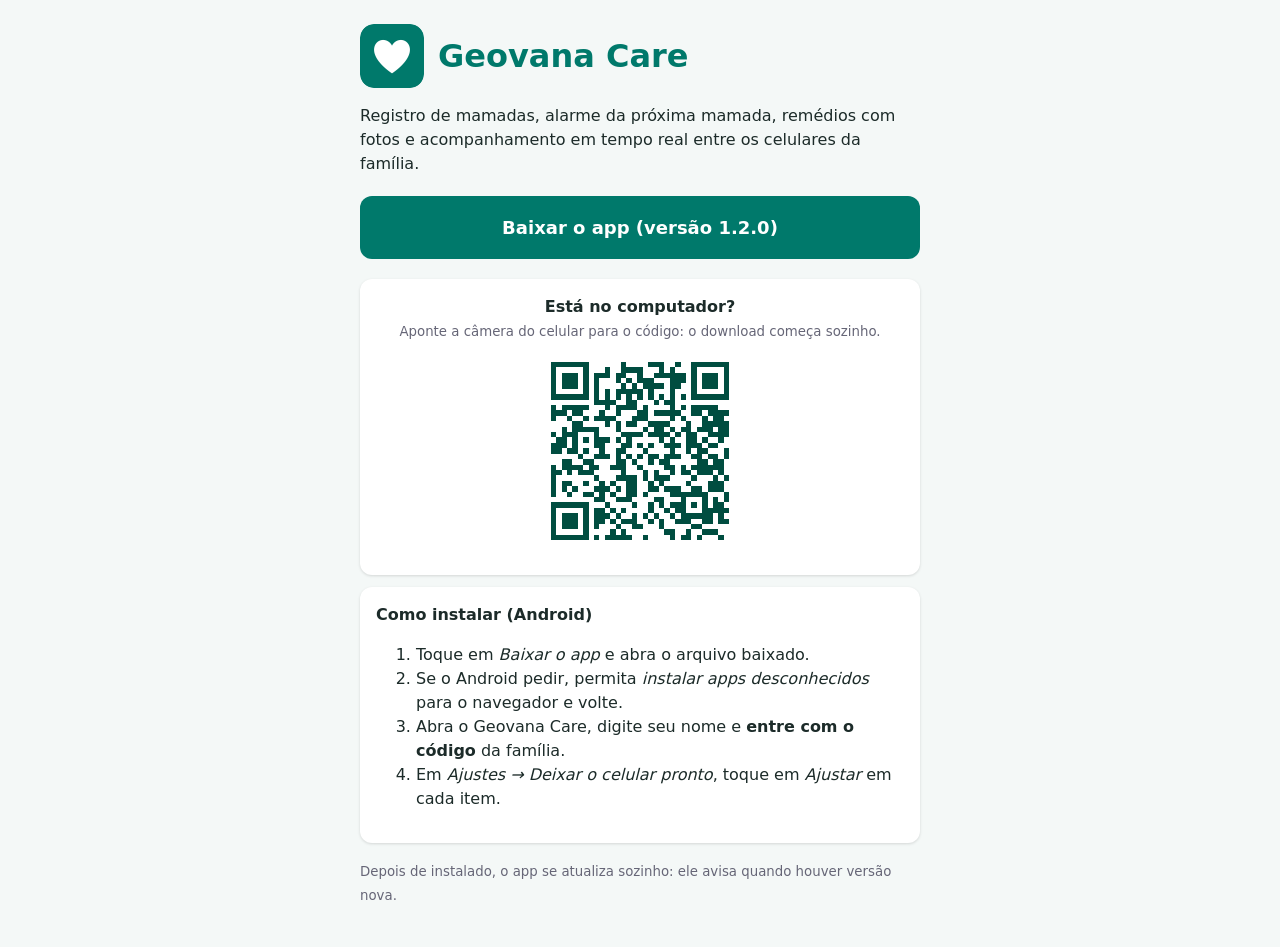
==== geovanacare/index.html @ 0cf15bb6 "Geovana Care 1.2.0" ====
<!DOCTYPE html>
<html lang="pt-BR">
<head>
<meta charset="utf-8">
<meta name="viewport" content="width=device-width, initial-scale=1">
<title>Geovana Care</title>
<meta name="description" content="Mamadas, remédios e emergência da Geovana, em tempo real entre os celulares da família.">
<meta name="theme-color" content="#00796b">
<link rel="icon" type="image/png" href="favicon.png">
<link rel="apple-touch-icon" href="apple-touch-icon.png">
<meta property="og:type" content="website">
<meta property="og:site_name" content="Geovana Care">
<meta property="og:title" content="Geovana Care">
<meta property="og:description" content="Mamadas, remédios e emergência da Geovana, em tempo real entre os celulares da família.">
<meta property="og:url" content="https://fiatkowskii.github.io/geovanacare/">
<meta property="og:image" content="https://fiatkowskii.github.io/geovanacare/icon-512.png">
<meta property="og:image:width" content="512">
<meta property="og:image:height" content="512">
<meta property="og:locale" content="pt_BR">
<meta name="twitter:card" content="summary">
<style>
  body{font-family:system-ui,sans-serif;background:#f4f8f7;color:#1c2b29;margin:0;padding:24px;line-height:1.5}
  main{max-width:560px;margin:0 auto}
  .head{display:flex;align-items:center;gap:14px}
  .head img{width:64px;height:64px;border-radius:14px}
  h1{color:#00796b;margin:0}
  a.btn{display:block;text-align:center;background:#00796b;color:#fff;text-decoration:none;font-weight:700;padding:18px;border-radius:12px;font-size:18px;margin:20px 0}
  .card{background:#fff;border-radius:12px;padding:16px;margin:12px 0;box-shadow:0 1px 3px #0002}
  .qr{text-align:center}
  .qr svg{width:200px;height:200px;display:block;margin:8px auto}
  small{color:#667}
  @media (max-width:700px){.qr{display:none}}
</style>
</head>
<body>
<main>
  <div class="head"><img src="icon-512.png" alt="Ícone do Geovana Care"><h1>Geovana Care</h1></div>
  <p>Registro de mamadas, alarme da próxima mamada, remédios com fotos e acompanhamento em tempo real entre os celulares da família.</p>
  <a class="btn" href="GeovanaCare.apk">Baixar o app (versão 1.2.0)</a>
  <div class="card qr">
    <b>Está no computador?</b><br>
    <small>Aponte a câmera do celular para o código: o download começa sozinho.</small>
    <svg viewBox="0 0 37 37" class="segno" shape-rendering="crispEdges" role="img" aria-label="QR code para baixar o app"><path fill="#fff" d="M0 0h37v37h-37z"/><path class="qrline" stroke="#004d40" d="M2 2.5h7m6 0h1m4 0h3m2 0h1m2 0h7m-33 1h1m5 0h1m3 0h1m2 0h4m3 0h1m1 0h1m3 0h1m5 0h1m-33 1h1m1 0h3m1 0h1m1 0h3m1 0h2m2 0h1m2 0h6m1 0h1m1 0h3m1 0h1m-33 1h1m1 0h3m1 0h1m1 0h1m3 0h1m1 0h1m1 0h3m3 0h3m1 0h1m1 0h3m1 0h1m-33 1h1m1 0h3m1 0h1m1 0h1m4 0h1m1 0h1m1 0h4m1 0h2m2 0h1m1 0h3m1 0h1m-33 1h1m5 0h1m1 0h1m1 0h1m1 0h5m1 0h1m3 0h1m3 0h1m5 0h1m-33 1h7m1 0h1m1 0h1m1 0h1m1 0h1m1 0h1m1 0h1m1 0h1m1 0h1m1 0h1m1 0h7m-25 1h4m2 0h2m3 0h1m1 0h2m-23 1h1m1 0h5m3 0h1m1 0h4m1 0h1m4 0h1m1 0h1m1 0h5m-31 1h3m1 0h2m3 0h1m2 0h1m3 0h2m1 0h5m2 0h2m1 0h4m-33 1h1m2 0h1m2 0h1m1 0h4m3 0h3m4 0h1m1 0h1m3 0h1m1 0h2m-28 1h2m4 0h1m1 0h1m1 0h2m2 0h4m3 0h1m2 0h5m-31 1h1m1 0h5m3 0h1m4 0h1m1 0h2m1 0h1m1 0h2m1 0h3m1 0h2m-33 1h1m1 0h3m3 0h1m4 0h4m1 0h4m1 0h1m1 0h2m2 0h4m-32 1h2m1 0h1m1 0h1m1 0h3m1 0h1m1 0h1m5 0h1m1 0h1m2 0h2m1 0h1m2 0h1m-32 1h3m1 0h1m3 0h2m3 0h2m1 0h1m1 0h1m2 0h3m1 0h3m1 0h2m-31 1h2m1 0h2m1 0h1m2 0h1m2 0h2m3 0h1m4 0h1m2 0h1m1 0h2m3 0h1m-28 1h1m2 0h3m1 0h1m1 0h1m1 0h1m1 0h2m1 0h3m2 0h2m1 0h2m1 0h1m-31 1h2m2 0h2m4 0h2m1 0h1m2 0h1m1 0h2m5 0h2m1 0h2m-32 1h1m1 0h4m1 0h2m2 0h3m2 0h1m4 0h2m1 0h1m1 0h6m-32 1h2m1 0h1m1 0h3m5 0h1m3 0h1m1 0h1m2 0h1m1 0h2m1 0h3m1 0h1m-32 1h1m7 0h1m3 0h4m1 0h1m1 0h3m4 0h1m3 0h1m1 0h1m-33 1h1m1 0h2m2 0h1m2 0h1m1 0h1m2 0h2m2 0h1m1 0h1m4 0h1m3 0h3m-32 1h1m1 0h1m1 0h1m3 0h3m1 0h1m1 0h2m2 0h2m1 0h3m2 0h2m1 0h3m-32 1h1m2 0h1m2 0h2m1 0h1m1 0h1m2 0h2m1 0h1m4 0h7m3 0h1m-25 1h2m2 0h3m4 0h2m3 0h1m3 0h1m1 0h1m1 0h1m-33 1h7m3 0h1m4 0h1m2 0h1m1 0h1m1 0h3m1 0h1m1 0h1m1 0h2m-32 1h1m5 0h1m1 0h2m1 0h1m1 0h1m4 0h1m2 0h1m1 0h2m3 0h5m-33 1h1m1 0h3m1 0h1m1 0h3m1 0h1m2 0h1m1 0h1m1 0h1m2 0h1m1 0h6m1 0h1m-32 1h1m1 0h3m1 0h1m1 0h2m1 0h1m1 0h3m2 0h1m1 0h1m2 0h3m2 0h2m1 0h2m-33 1h1m1 0h3m1 0h1m1 0h1m3 0h1m2 0h2m3 0h1m5 0h2m-28 1h1m5 0h1m4 0h1m1 0h1m7 0h2m2 0h1m2 0h3m-31 1h7m1 0h1m1 0h5m2 0h1m4 0h1m1 0h2m1 0h1m3 0h1"/></svg>
  </div>
  <div class="card">
    <b>Como instalar (Android)</b>
    <ol>
      <li>Toque em <i>Baixar o app</i> e abra o arquivo baixado.</li>
      <li>Se o Android pedir, permita <i>instalar apps desconhecidos</i> para o navegador e volte.</li>
      <li>Abra o Geovana Care, digite seu nome e <b>entre com o código</b> da família.</li>
      <li>Em <i>Ajustes → Deixar o celular pronto</i>, toque em <i>Ajustar</i> em cada item.</li>
    </ol>
  </div>
  <p><small>Depois de instalado, o app se atualiza sozinho: ele avisa quando houver versão nova.</small></p>
</main>
</body>
</html>
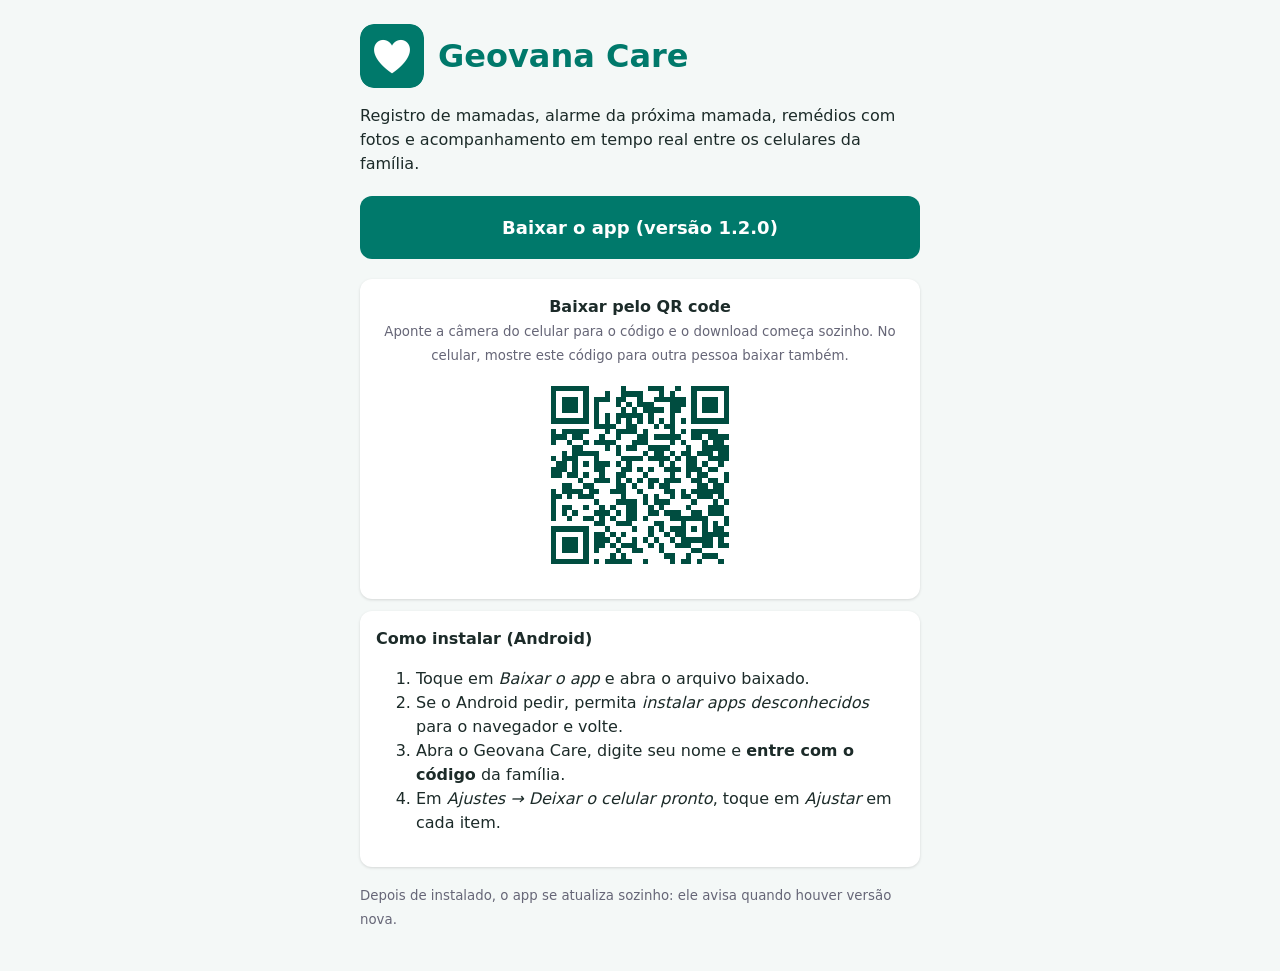
==== commit ebbe8a8b: "Geovana Care 1.2.0" ====
--- a/geovanacare/index.html
+++ b/geovanacare/index.html
@@ -29,7 +29,6 @@
   .qr{text-align:center}
   .qr svg{width:200px;height:200px;display:block;margin:8px auto}
   small{color:#667}
-  @media (max-width:700px){.qr{display:none}}
 </style>
 </head>
 <body>
@@ -38,8 +37,8 @@
   <p>Registro de mamadas, alarme da próxima mamada, remédios com fotos e acompanhamento em tempo real entre os celulares da família.</p>
   <a class="btn" href="GeovanaCare.apk">Baixar o app (versão 1.2.0)</a>
   <div class="card qr">
-    <b>Está no computador?</b><br>
-    <small>Aponte a câmera do celular para o código: o download começa sozinho.</small>
+    <b>Baixar pelo QR code</b><br>
+    <small>Aponte a câmera do celular para o código e o download começa sozinho. No celular, mostre este código para outra pessoa baixar também.</small>
     <svg viewBox="0 0 37 37" class="segno" shape-rendering="crispEdges" role="img" aria-label="QR code para baixar o app"><path fill="#fff" d="M0 0h37v37h-37z"/><path class="qrline" stroke="#004d40" d="M2 2.5h7m6 0h1m4 0h3m2 0h1m2 0h7m-33 1h1m5 0h1m3 0h1m2 0h4m3 0h1m1 0h1m3 0h1m5 0h1m-33 1h1m1 0h3m1 0h1m1 0h3m1 0h2m2 0h1m2 0h6m1 0h1m1 0h3m1 0h1m-33 1h1m1 0h3m1 0h1m1 0h1m3 0h1m1 0h1m1 0h3m3 0h3m1 0h1m1 0h3m1 0h1m-33 1h1m1 0h3m1 0h1m1 0h1m4 0h1m1 0h1m1 0h4m1 0h2m2 0h1m1 0h3m1 0h1m-33 1h1m5 0h1m1 0h1m1 0h1m1 0h5m1 0h1m3 0h1m3 0h1m5 0h1m-33 1h7m1 0h1m1 0h1m1 0h1m1 0h1m1 0h1m1 0h1m1 0h1m1 0h1m1 0h1m1 0h7m-25 1h4m2 0h2m3 0h1m1 0h2m-23 1h1m1 0h5m3 0h1m1 0h4m1 0h1m4 0h1m1 0h1m1 0h5m-31 1h3m1 0h2m3 0h1m2 0h1m3 0h2m1 0h5m2 0h2m1 0h4m-33 1h1m2 0h1m2 0h1m1 0h4m3 0h3m4 0h1m1 0h1m3 0h1m1 0h2m-28 1h2m4 0h1m1 0h1m1 0h2m2 0h4m3 0h1m2 0h5m-31 1h1m1 0h5m3 0h1m4 0h1m1 0h2m1 0h1m1 0h2m1 0h3m1 0h2m-33 1h1m1 0h3m3 0h1m4 0h4m1 0h4m1 0h1m1 0h2m2 0h4m-32 1h2m1 0h1m1 0h1m1 0h3m1 0h1m1 0h1m5 0h1m1 0h1m2 0h2m1 0h1m2 0h1m-32 1h3m1 0h1m3 0h2m3 0h2m1 0h1m1 0h1m2 0h3m1 0h3m1 0h2m-31 1h2m1 0h2m1 0h1m2 0h1m2 0h2m3 0h1m4 0h1m2 0h1m1 0h2m3 0h1m-28 1h1m2 0h3m1 0h1m1 0h1m1 0h1m1 0h2m1 0h3m2 0h2m1 0h2m1 0h1m-31 1h2m2 0h2m4 0h2m1 0h1m2 0h1m1 0h2m5 0h2m1 0h2m-32 1h1m1 0h4m1 0h2m2 0h3m2 0h1m4 0h2m1 0h1m1 0h6m-32 1h2m1 0h1m1 0h3m5 0h1m3 0h1m1 0h1m2 0h1m1 0h2m1 0h3m1 0h1m-32 1h1m7 0h1m3 0h4m1 0h1m1 0h3m4 0h1m3 0h1m1 0h1m-33 1h1m1 0h2m2 0h1m2 0h1m1 0h1m2 0h2m2 0h1m1 0h1m4 0h1m3 0h3m-32 1h1m1 0h1m1 0h1m3 0h3m1 0h1m1 0h2m2 0h2m1 0h3m2 0h2m1 0h3m-32 1h1m2 0h1m2 0h2m1 0h1m1 0h1m2 0h2m1 0h1m4 0h7m3 0h1m-25 1h2m2 0h3m4 0h2m3 0h1m3 0h1m1 0h1m1 0h1m-33 1h7m3 0h1m4 0h1m2 0h1m1 0h1m1 0h3m1 0h1m1 0h1m1 0h2m-32 1h1m5 0h1m1 0h2m1 0h1m1 0h1m4 0h1m2 0h1m1 0h2m3 0h5m-33 1h1m1 0h3m1 0h1m1 0h3m1 0h1m2 0h1m1 0h1m1 0h1m2 0h1m1 0h6m1 0h1m-32 1h1m1 0h3m1 0h1m1 0h2m1 0h1m1 0h3m2 0h1m1 0h1m2 0h3m2 0h2m1 0h2m-33 1h1m1 0h3m1 0h1m1 0h1m3 0h1m2 0h2m3 0h1m5 0h2m-28 1h1m5 0h1m4 0h1m1 0h1m7 0h2m2 0h1m2 0h3m-31 1h7m1 0h1m1 0h5m2 0h1m4 0h1m1 0h2m1 0h1m3 0h1"/></svg>
   </div>
   <div class="card">
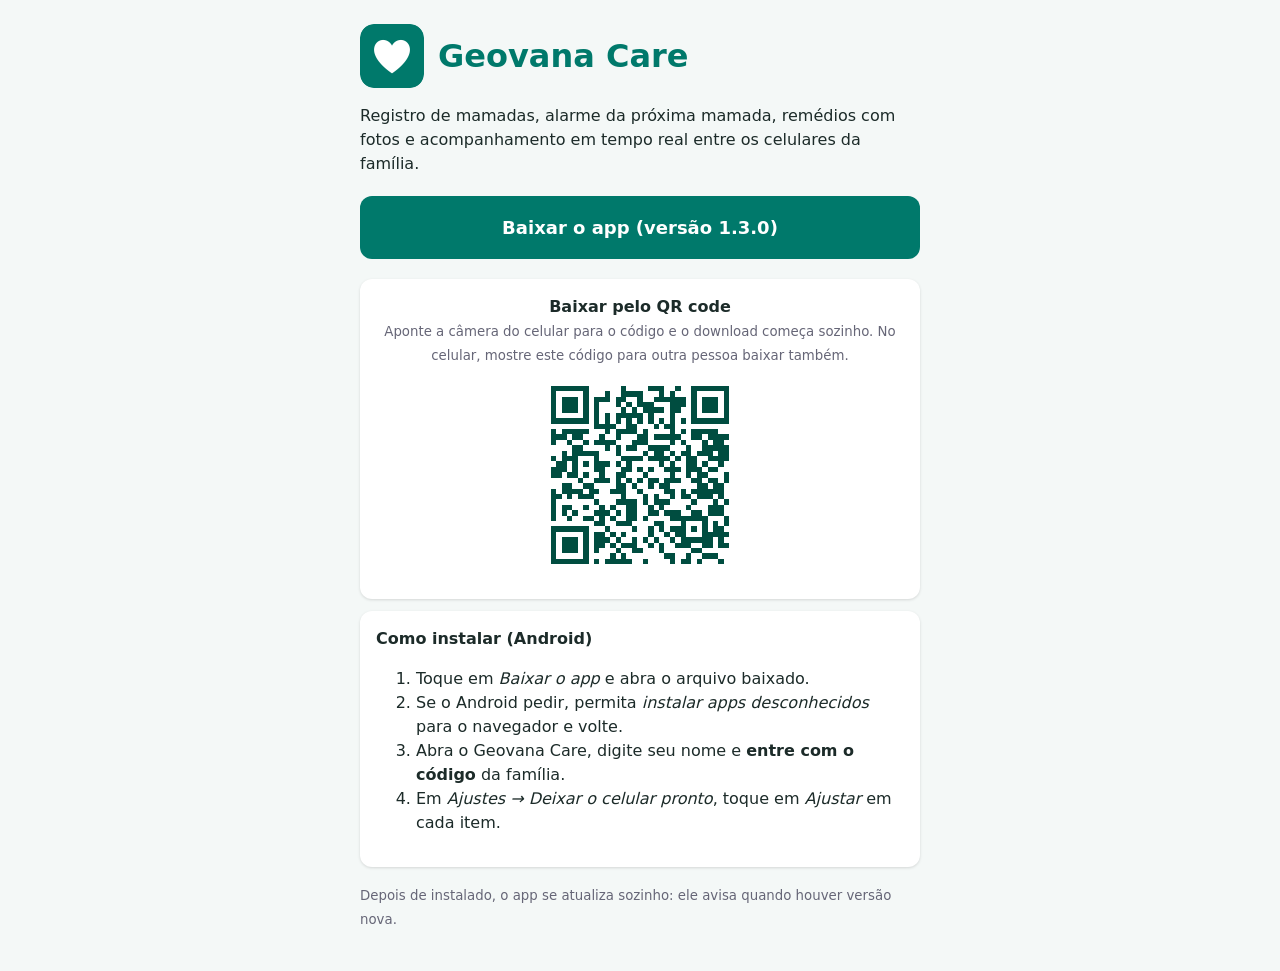
==== commit a67e1582: "Geovana Care 1.3.0" ====
--- a/geovanacare/index.html
+++ b/geovanacare/index.html
@@ -35,7 +35,7 @@
 <main>
   <div class="head"><img src="icon-512.png" alt="Ícone do Geovana Care"><h1>Geovana Care</h1></div>
   <p>Registro de mamadas, alarme da próxima mamada, remédios com fotos e acompanhamento em tempo real entre os celulares da família.</p>
-  <a class="btn" href="GeovanaCare.apk">Baixar o app (versão 1.2.0)</a>
+  <a class="btn" href="GeovanaCare.apk">Baixar o app (versão 1.3.0)</a>
   <div class="card qr">
     <b>Baixar pelo QR code</b><br>
     <small>Aponte a câmera do celular para o código e o download começa sozinho. No celular, mostre este código para outra pessoa baixar também.</small>
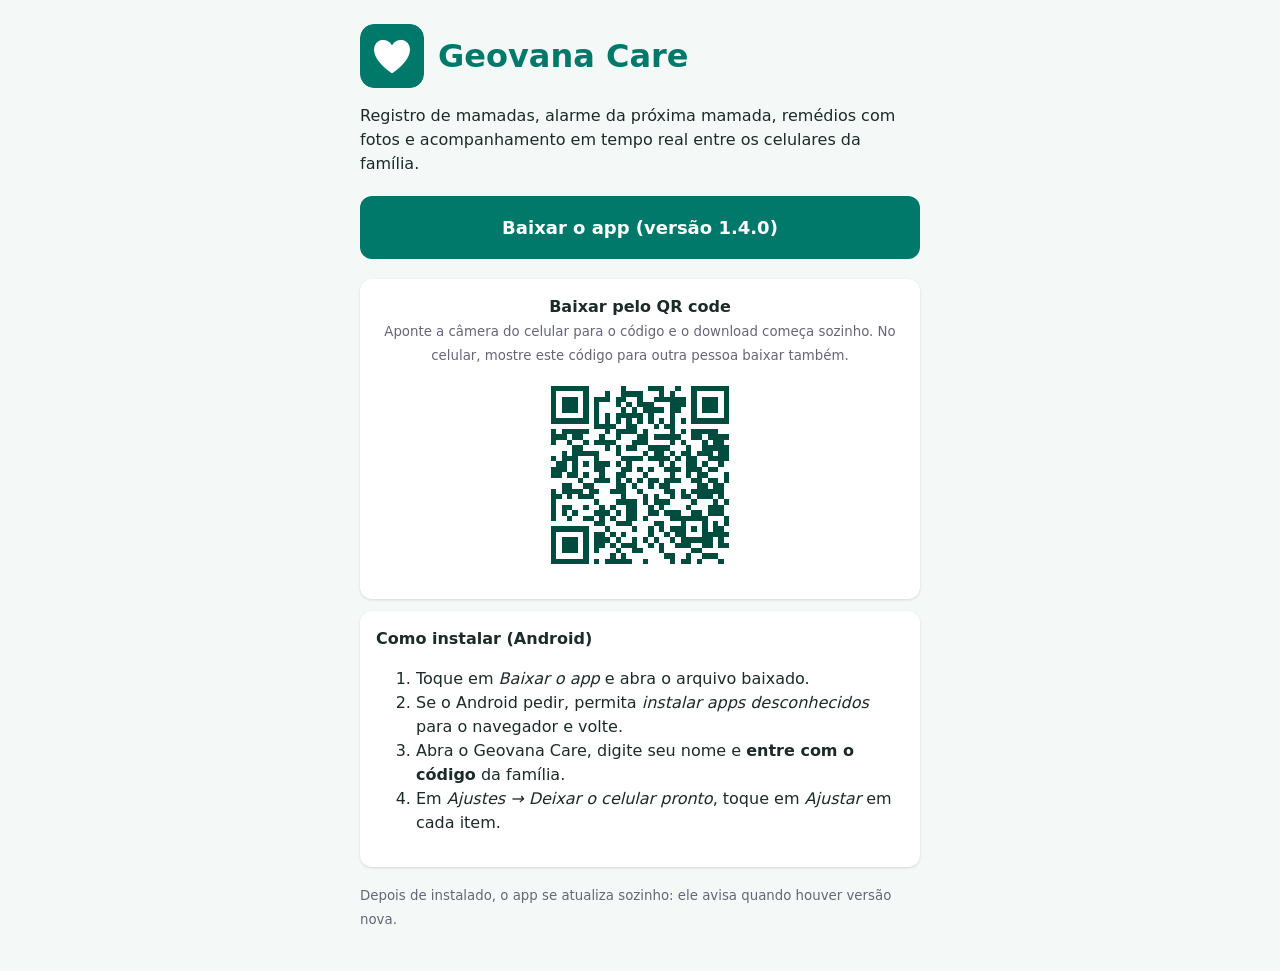
==== commit a027aaf4: "Geovana Care 1.4.0" ====
--- a/geovanacare/index.html
+++ b/geovanacare/index.html
@@ -35,7 +35,7 @@
 <main>
   <div class="head"><img src="icon-512.png" alt="Ícone do Geovana Care"><h1>Geovana Care</h1></div>
   <p>Registro de mamadas, alarme da próxima mamada, remédios com fotos e acompanhamento em tempo real entre os celulares da família.</p>
-  <a class="btn" href="GeovanaCare.apk">Baixar o app (versão 1.3.0)</a>
+  <a class="btn" href="GeovanaCare.apk">Baixar o app (versão 1.4.0)</a>
   <div class="card qr">
     <b>Baixar pelo QR code</b><br>
     <small>Aponte a câmera do celular para o código e o download começa sozinho. No celular, mostre este código para outra pessoa baixar também.</small>
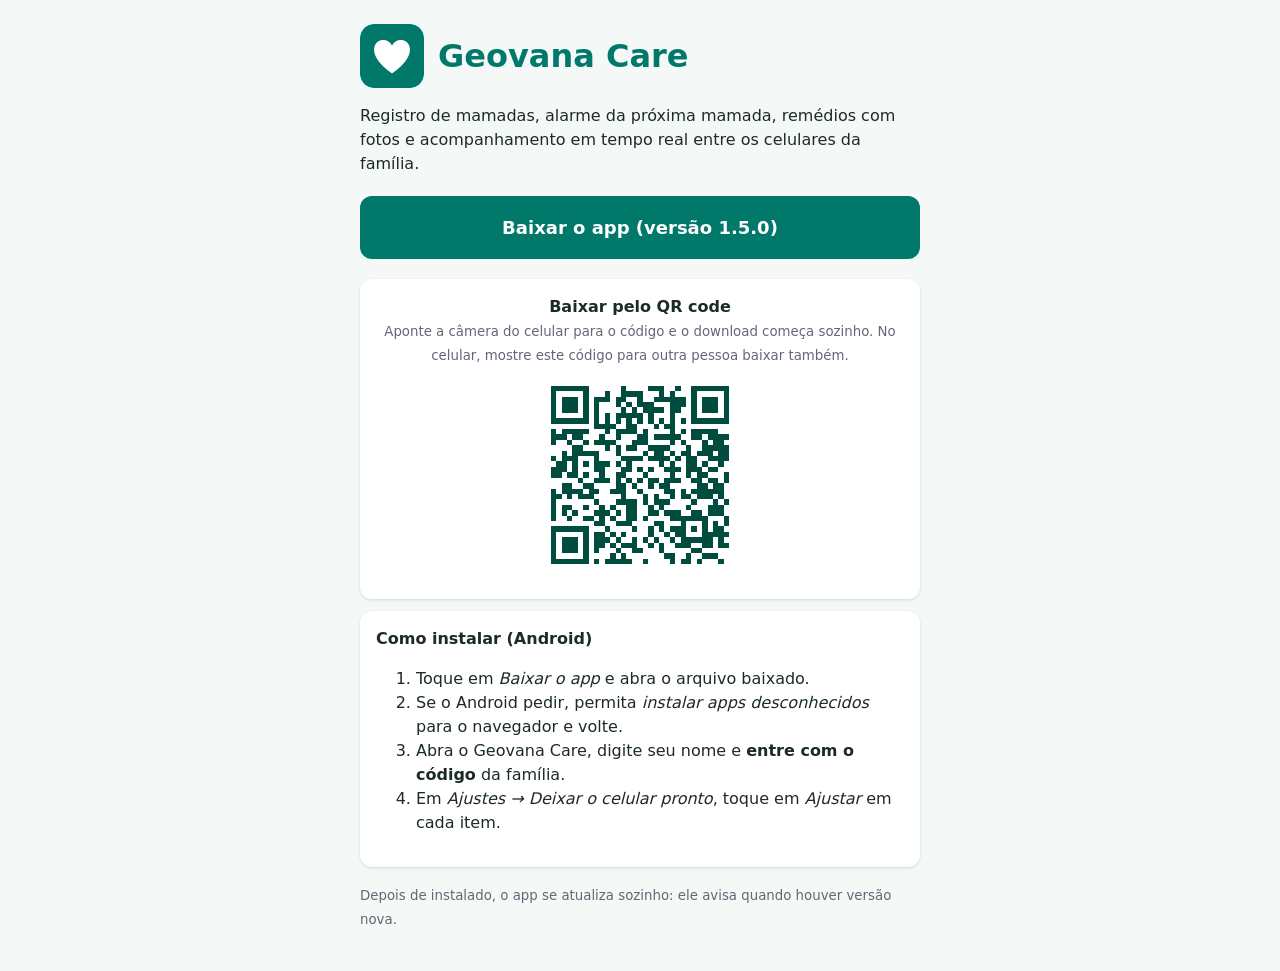
==== commit c23771fd: "Geovana Care 1.5.0" ====
--- a/geovanacare/index.html
+++ b/geovanacare/index.html
@@ -35,7 +35,7 @@
 <main>
   <div class="head"><img src="icon-512.png" alt="Ícone do Geovana Care"><h1>Geovana Care</h1></div>
   <p>Registro de mamadas, alarme da próxima mamada, remédios com fotos e acompanhamento em tempo real entre os celulares da família.</p>
-  <a class="btn" href="GeovanaCare.apk">Baixar o app (versão 1.4.0)</a>
+  <a class="btn" href="GeovanaCare.apk">Baixar o app (versão 1.5.0)</a>
   <div class="card qr">
     <b>Baixar pelo QR code</b><br>
     <small>Aponte a câmera do celular para o código e o download começa sozinho. No celular, mostre este código para outra pessoa baixar também.</small>
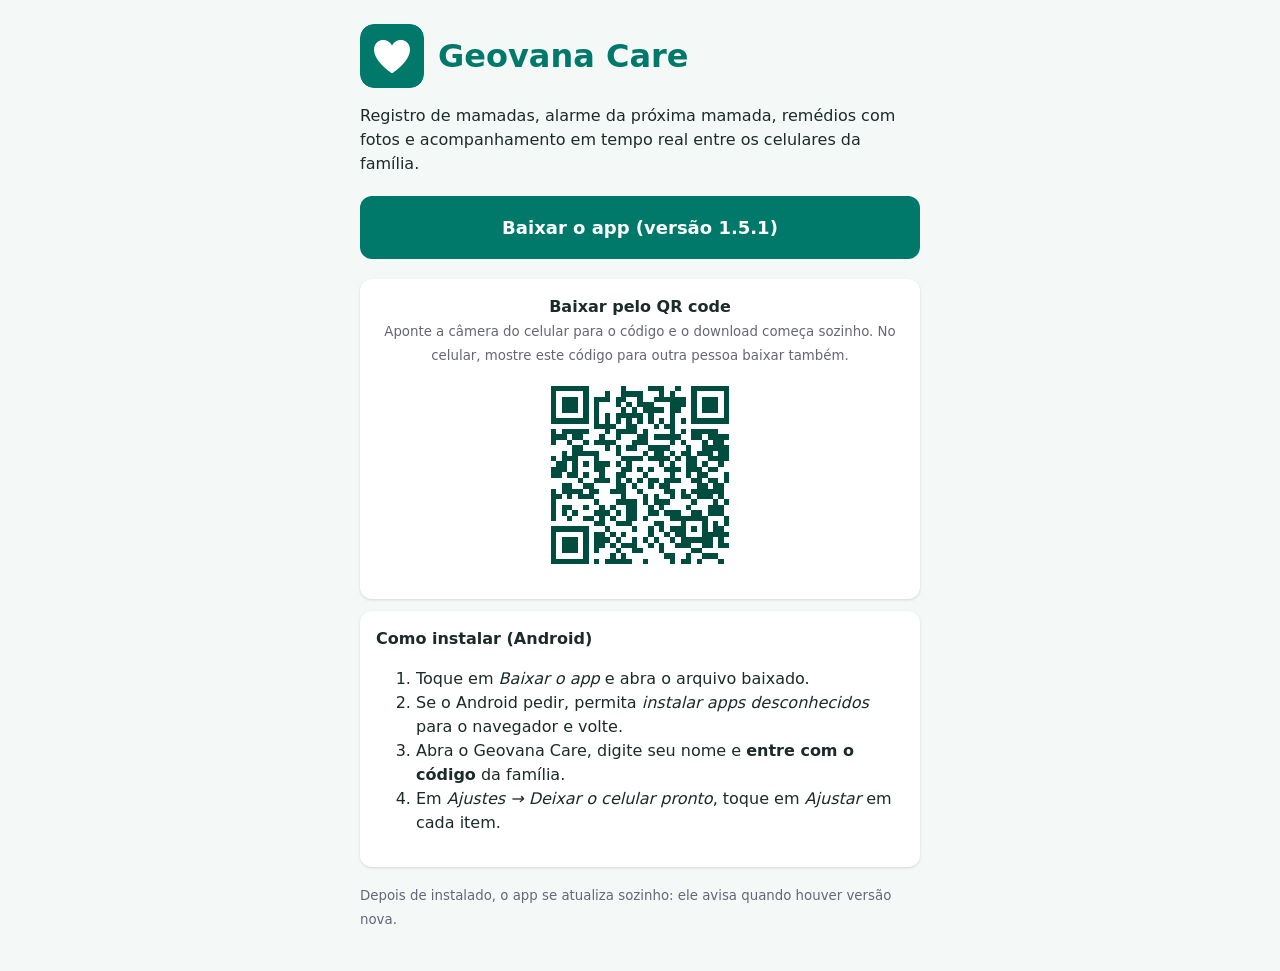
==== commit 1c5f5e85: "Geovana Care 1.5.1" ====
--- a/geovanacare/index.html
+++ b/geovanacare/index.html
@@ -35,7 +35,7 @@
 <main>
   <div class="head"><img src="icon-512.png" alt="Ícone do Geovana Care"><h1>Geovana Care</h1></div>
   <p>Registro de mamadas, alarme da próxima mamada, remédios com fotos e acompanhamento em tempo real entre os celulares da família.</p>
-  <a class="btn" href="GeovanaCare.apk">Baixar o app (versão 1.5.0)</a>
+  <a class="btn" href="GeovanaCare.apk">Baixar o app (versão 1.5.1)</a>
   <div class="card qr">
     <b>Baixar pelo QR code</b><br>
     <small>Aponte a câmera do celular para o código e o download começa sozinho. No celular, mostre este código para outra pessoa baixar também.</small>
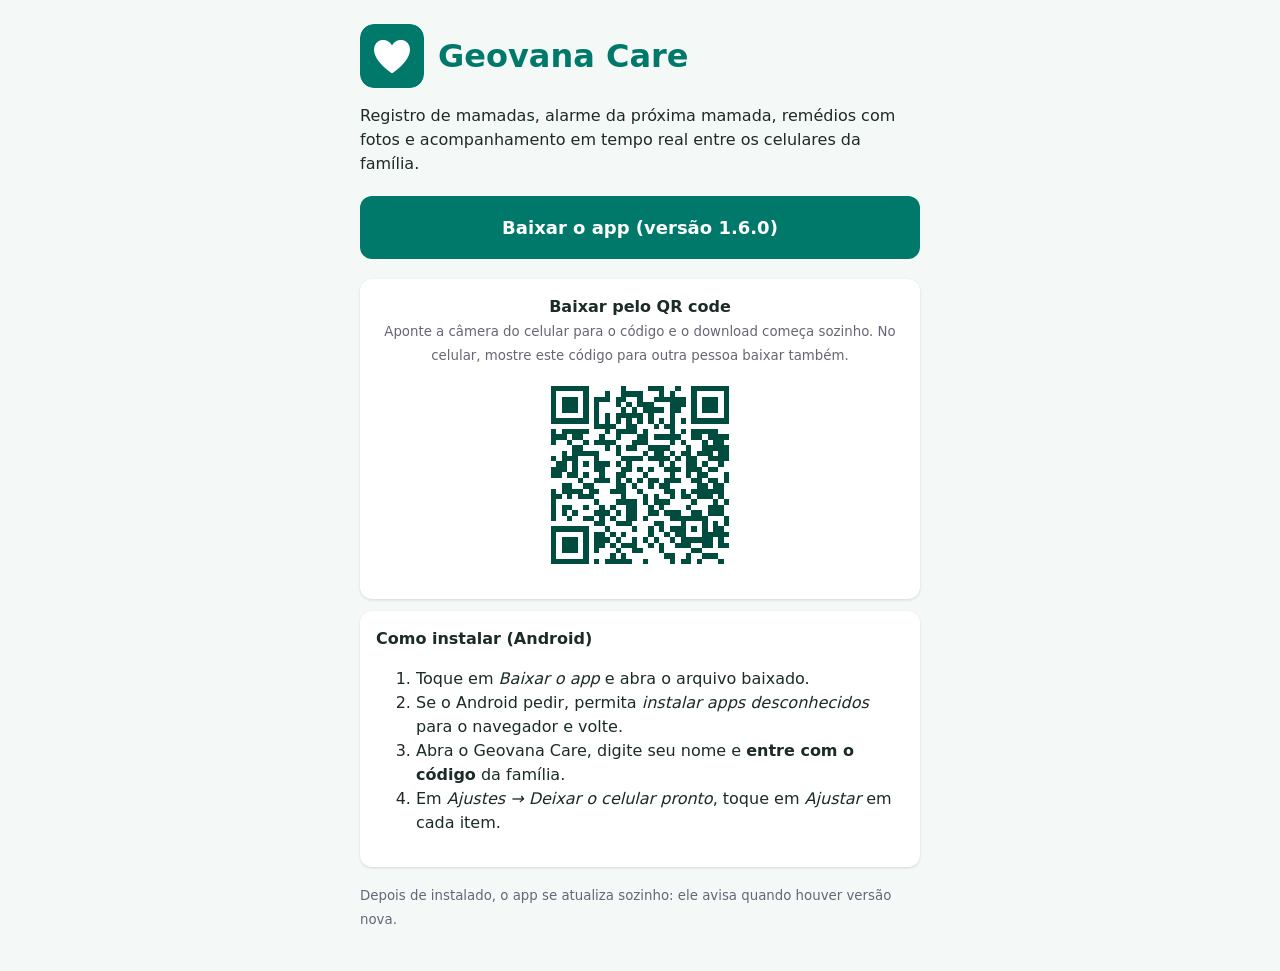
==== commit 8ef03bab: "Geovana Care 1.6.0" ====
--- a/geovanacare/index.html
+++ b/geovanacare/index.html
@@ -35,7 +35,7 @@
 <main>
   <div class="head"><img src="icon-512.png" alt="Ícone do Geovana Care"><h1>Geovana Care</h1></div>
   <p>Registro de mamadas, alarme da próxima mamada, remédios com fotos e acompanhamento em tempo real entre os celulares da família.</p>
-  <a class="btn" href="GeovanaCare.apk">Baixar o app (versão 1.5.1)</a>
+  <a class="btn" href="GeovanaCare.apk">Baixar o app (versão 1.6.0)</a>
   <div class="card qr">
     <b>Baixar pelo QR code</b><br>
     <small>Aponte a câmera do celular para o código e o download começa sozinho. No celular, mostre este código para outra pessoa baixar também.</small>
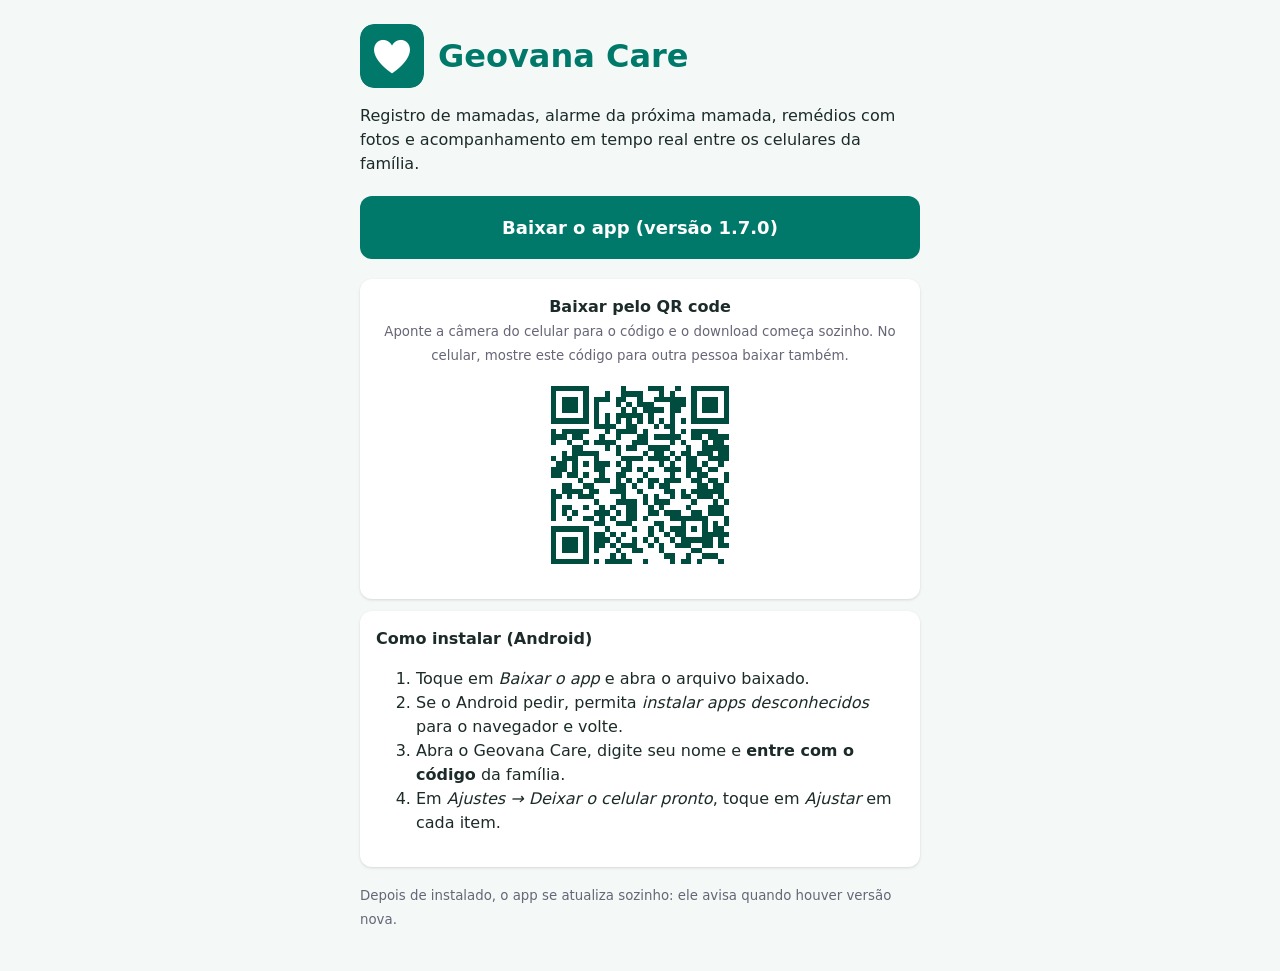
==== commit b74a633b: "Geovana Care 1.7.0" ====
--- a/geovanacare/index.html
+++ b/geovanacare/index.html
@@ -35,7 +35,7 @@
 <main>
   <div class="head"><img src="icon-512.png" alt="Ícone do Geovana Care"><h1>Geovana Care</h1></div>
   <p>Registro de mamadas, alarme da próxima mamada, remédios com fotos e acompanhamento em tempo real entre os celulares da família.</p>
-  <a class="btn" href="GeovanaCare.apk">Baixar o app (versão 1.6.0)</a>
+  <a class="btn" href="GeovanaCare.apk">Baixar o app (versão 1.7.0)</a>
   <div class="card qr">
     <b>Baixar pelo QR code</b><br>
     <small>Aponte a câmera do celular para o código e o download começa sozinho. No celular, mostre este código para outra pessoa baixar também.</small>
